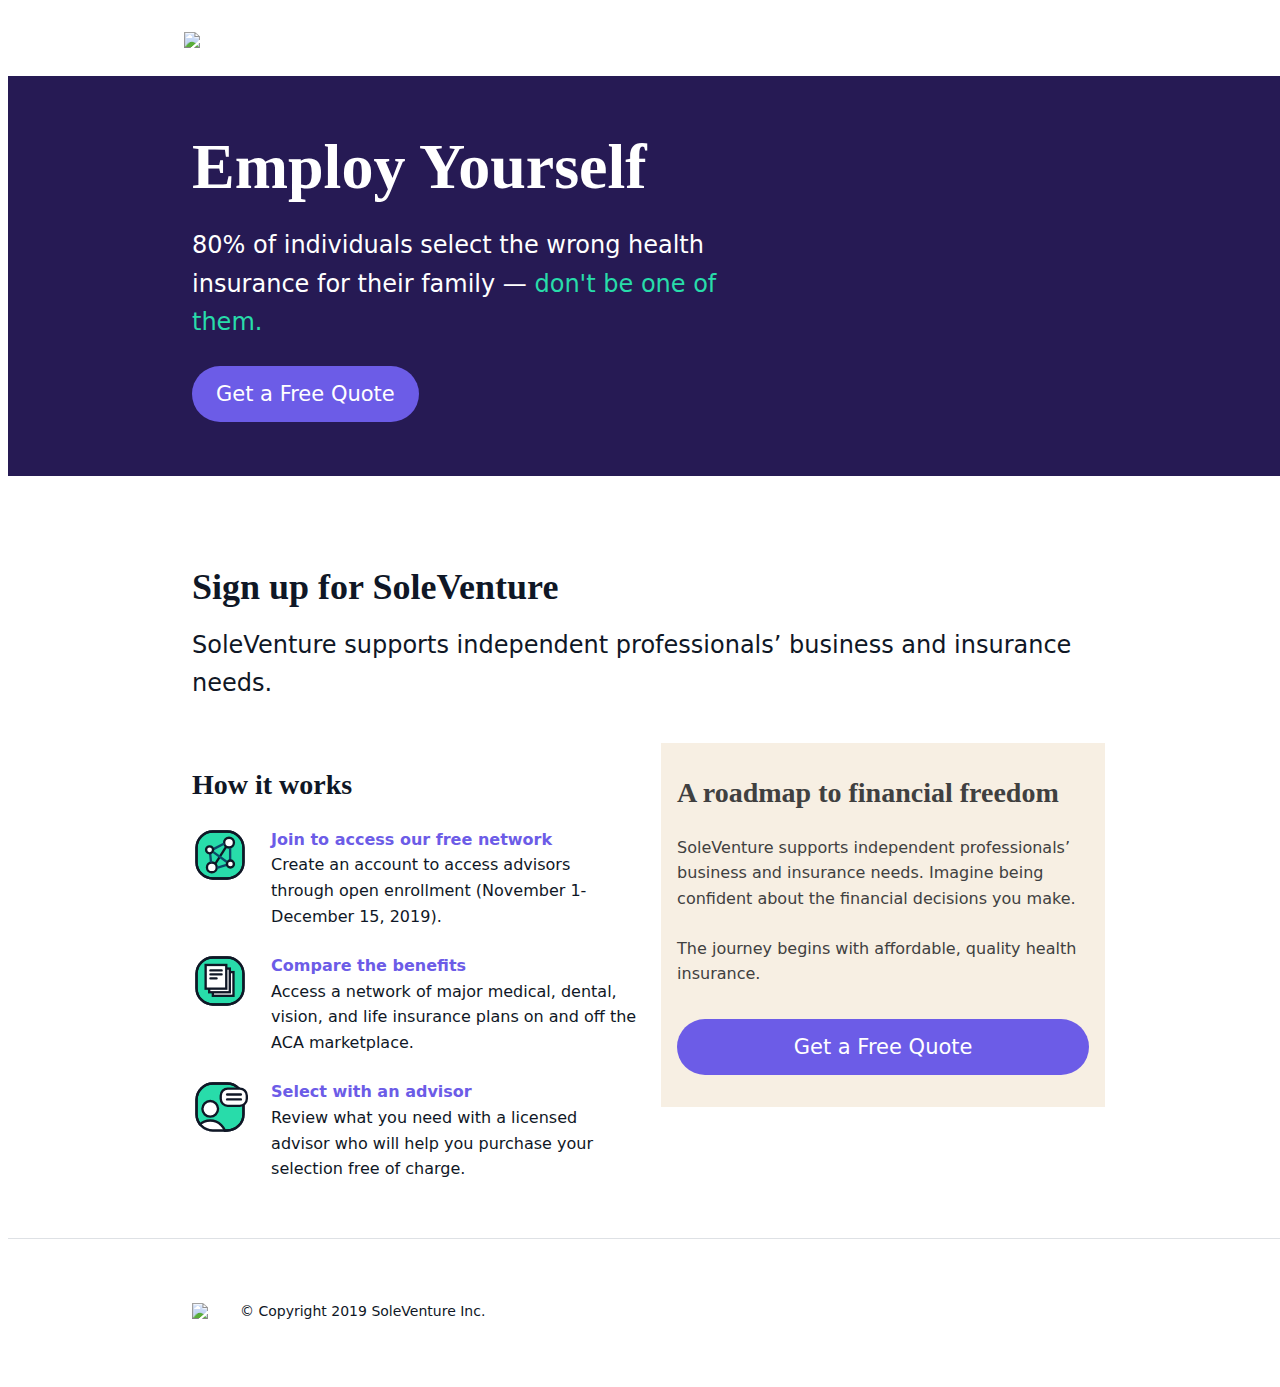
==== insurancemadeeasy-youngadult/index.html @ 45735330 "added campaign folders" ====
<!DOCTYPE html>
<html lang="en" >
<head>
  <meta charset="UTF-8">
  <title>SoleVenture - Open Enrollment 2020</title>
  <meta name="viewport" content="width=device-width, initial-scale=1"><link rel="stylesheet" href="https://cdnjs.cloudflare.com/ajax/libs/normalize/5.0.0/normalize.min.css">
  <link rel='stylesheet' href='https://use.typekit.net/hrc4hjr.css'><link rel="stylesheet" href="./style.css">

</head>
<body>
<!-- partial:index.partial.html -->
<div class="l-header">
  <div class="l-header__body">
    <div class="l-header__item"><a href="#"><img class="c-logo" src="https://s3-us-west-2.amazonaws.com/s.cdpn.io/813538/sv_logo.svg"/></a></div>
  </div>
</div>
<div class="u-pb--32">
  <div class="u-bg--primary-dark u-mb--64">
    <div class="l-container">
      <div class="grid">
        <div class="grid__col grid__col--2-of-3">
          <div class="u-pt--32 u-pb--32">
            <h1 class="u-text--light">Employ Yourself</h1>
            <p class="lead u-text--light">80% of individuals select the wrong health insurance for their family &mdash;&nbsp;<span class="u-text--teal">don't be one of them.</span></p><a class="c-button c-button--primary c-button--lg" href="#">Get a Free Quote</a>
          </div>
        </div>
        <div class="grid__col grid__col--1-of-3">
          <div class="c-hero" style="background-image: url('https://s3-us-west-2.amazonaws.com/s.cdpn.io/813538/file.jpg');"></div>
        </div>
      </div>
    </div>
  </div>
  <div class="l-container">
    <div class="grid">
      <div class="grid__col grid__col--12-of-12 u-mb--16">
        <h4 class="u-mb--16">Sign up for SoleVenture</h4>
        <p class="lead">SoleVenture supports independent professionals’ business and insurance needs.</p>
      </div>
      <div class="grid__col grid__col--1-of-2">
        <h5>How it works</h5>
        <div class="grid">
          <div class="grid__col grid__col--1-of-6">
            <svg class="c-icon" xmlns="http://www.w3.org/2000/svg" viewBox="0 0 48 48" fill="none">
              <rect x="3.875" y="3.875" width="40.25" height="40.25" rx="14" fill="#28DCAA" stroke="#0F1726" stroke-width="2"></rect>
              <rect x="3.875" y="3.875" width="40.25" height="40.25" rx="14" stroke="#0F1726" stroke-width="2"></rect>
              <circle cx="31.75" cy="13.375" r="4.1875" fill="white" stroke="#0F1726" stroke-width="2"></circle>
              <circle cx="17" cy="34.625" r="4.1875" fill="white" stroke="#0F1726" stroke-width="2"></circle>
              <path d="M20.0625 31.3125L29.0625 17.1875" stroke="#0F1726" stroke-width="2"></path>
              <path d="M15.5625 22.5625L16.3125 30.4375M21.3125 34.9375L29.6875 32.5625M32.6875 17.9375V28.8125M27.6875 14.1875L18.3125 18.9375M18.3125 21.5625L29.6875 29.8125" stroke="#0C4768" stroke-width="2"></path>
              <circle cx="15.0625" cy="19.5625" r="3" fill="white" stroke="#0F1726" stroke-width="2"></circle>
              <circle cx="32.9375" cy="31.6875" r="3" fill="white" stroke="#0F1726" stroke-width="2"></circle>
            </svg>
          </div>
          <div class="grid__col grid__col--5-of-6">
            <p><strong class="u-text--primary">Join to access our free network</strong><br/>Create an account to access advisors through open enrollment (November 1-December 15, 2019).</p>
          </div>
          <div class="grid__col grid__col--1-of-6">
            <svg class="c-icon" xmlns="http://www.w3.org/2000/svg" width="48" height="48" viewBox="0 0 48 48" fill="none">
              <rect x="3.875" y="3.875" width="40.25" height="40.25" rx="14" fill="#28DCAA" stroke="#0F1726" stroke-width="2"></rect>
              <rect x="3.875" y="3.875" width="40.25" height="40.25" rx="14" stroke="#0F1726" stroke-width="2"></rect>
              <rect x="17.8732" y="16.3724" width="17.6831" height="20.3151" fill="white" stroke="#0F1726" stroke-width="2"></rect>
              <rect x="14.7262" y="13.3398" width="17.6831" height="20.3151" fill="white" stroke="#0F1726" stroke-width="2"></rect>
              <rect x="11.6937" y="10.25" width="17.6831" height="20.3151" fill="white" stroke="#0F1726" stroke-width="2"></rect>
              <line x1="15.8143" y1="14.9375" x2="25.375" y2="14.9375" stroke="#0F1726" stroke-width="2" stroke-linecap="round"></line>
              <line x1="15.8143" y1="18.375" x2="25.375" y2="18.375" stroke="#0F1726" stroke-width="2" stroke-linecap="round"></line>
              <line x1="15.8143" y1="21.75" x2="21.0625" y2="21.75" stroke="#0F1726" stroke-width="2" stroke-linecap="round"></line>
            </svg>
          </div>
          <div class="grid__col grid__col--5-of-6">
            <p><strong class="u-text--primary">Compare the benefits</strong><br/>Access a network of major medical, dental, vision, and life insurance plans on and off the ACA marketplace.</p>
          </div>
          <div class="grid__col grid__col--1-of-6">
            <svg class="c-icon" xmlns="http://www.w3.org/2000/svg" width="48" height="48" viewBox="0 0 48 48" fill="none">
              <rect x="3.875" y="3.875" width="40.25" height="40.25" rx="14" fill="#28DCAA" stroke="#0F1726" stroke-width="2"></rect>
              <mask id="mask0" mask-type="alpha" maskUnits="userSpaceOnUse" x="2" y="2" width="44" height="44">
                <rect x="3.875" y="3.875" width="40.25" height="40.25" rx="14" fill="#28DCAA" stroke="#0F1726" stroke-width="2"></rect>
              </mask>
              <g mask="url(#mask0)">
                <circle cx="15.625" cy="25.5949" r="6.71994" fill="white" stroke="#0F1726" stroke-width="2"></circle>
                <circle cx="15.625" cy="48.9258" r="13.3242" fill="white" stroke="#0F1726" stroke-width="2"></circle>
              </g>
              <rect x="3.875" y="3.875" width="40.25" height="40.25" rx="14" stroke="#0F1726" stroke-width="2"></rect>
              <rect x="22.5" y="8.625" width="24.375" height="16.75" rx="7" fill="0F1726" fill-opacity="0.12"></rect>
              <rect x="24.625" y="8.25" width="22.375" height="14.75" rx="6" fill="white" stroke="#0F1726" stroke-width="2"></rect>
              <line x1="30.125" y1="13.25" x2="41.875" y2="13.25" stroke="#0F1726" stroke-width="2" stroke-linecap="round"></line>
              <line x1="30.125" y1="17.5" x2="41.875" y2="17.5" stroke="#0F1726" stroke-width="2" stroke-linecap="round"></line>
            </svg>
          </div>
          <div class="grid__col grid__col--5-of-6">
            <p><strong class="u-text--primary">Select with an advisor</strong><br/>Review what you need with a licensed advisor who will help you purchase your selection free of charge.</p>
          </div>
        </div>
      </div>
      <div class="grid__col grid__col--1-of-2">
        <div class="u-bg--beige u-pt--32 u-pb--32 u-pl--16 u-pr--16 u-text--beige-dark">
          <h5 class="u-mt--0">A roadmap to financial freedom</h5>
          <p>SoleVenture supports independent professionals’ business and insurance needs. Imagine being confident about the financial decisions you make.</p>
          <p>The journey begins with affordable, quality health insurance.</p><a class="c-button c-button--lg c-button--block c-button--primary u-mt--32" href="#">Get a Free Quote</a>
        </div>
      </div>
    </div>
  </div>
</div>
<div class="l-footer u-pt--32 u-pb--32">
  <div class="l-container">
    <div class="grid">
      <div class="grid__col grid__col--1-of-2 u-mb--32 u-mt--32">
        <div class="u-display--inline-flex u-align-items--center"><img width="32" src="https://s3-us-west-2.amazonaws.com/s.cdpn.io/813538/sv_icon.svg"/><small class="u-pl--16">&copy; Copyright 2019 SoleVenture Inc.</small></div>
      </div>
      <div class="grid__col grid__col--1-of-2">
        <div class="u-display--flex u-justify--flex-end u-mt--32"><a class="u-mr--16" href="https://www.facebook.com/soleventureevolution/" target="_blank"><i data-feather="facebook"></i></a><a class="u-mr--16" href="https://www.linkedin.com/company/soleventure-inc" target="_blank"><i data-feather="linkedin"></i></a><a href="http://www.twitter.com/soleventureinc" target="_blank"><i data-feather="twitter"></i></a></div>
      </div>
    </div>
  </div>
</div>
<!-- partial -->
  <script src='https://cdnjs.cloudflare.com/ajax/libs/feather-icons/4.24.1/feather.min.js'></script><script  src="./script.js"></script>

</body>
</html>
---- insurancemadeeasy-youngadult/style.css ----
@charset "UTF-8";
html {
  box-sizing: border-box;
  font-size: 62.5%;
}

*, *:before, *:after {
  box-sizing: inherit;
}

html, body {
  width: 100%;
  height: 100%;
}

body {
  font-size: 1.6rem;
  color: #0F1726;
  font-family: system-ui;
  font-family: proxima-nova, system-ui, sans-serif;
}

button, input, select, textarea {
  color: inherit;
  font-family: inherit;
}
button:focus, button:after, input:focus, input:after, select:focus, select:after, textarea:focus, textarea:after {
  outline: 0;
}

button {
  cursor: pointer;
}

details summary {
  padding: 0.8rem 0;
  outline: none;
  cursor: pointer;
}
details summary:focus, details summary:active {
  outline: none;
}

a {
  color: inherit;
  text-decoration: none;
  transition: all 120ms ease-out;
}
a:hover, a:focus {
  opacity: 0.8;
}

h1, h2, h3, h4, h5, h6 {
  margin-bottom: 2.4rem;
  margin-top: 2.4rem;
  word-wrap: break-word;
  font-family: big-caslon-fb, serif;
}

h1, h2, h3 {
  font-weight: 800;
}

h4, h5, h6 {
  font-weight: 700;
}

.lead {
  font-size: 2.1rem;
}
@media screen and (min-width: 1100px) {
  .lead {
    font-size: 2.4rem;
  }
}

h1 {
  font-size: 6.4rem;
  line-height: 110%;
  font-weight: 900;
}

h2 {
  font-size: 5.6rem;
  line-height: 128%;
  font-weight: 900;
}

h3 {
  font-size: 4.4rem;
  line-height: 128%;
  font-weight: 900;
}

h4 {
  font-size: 3.6rem;
  line-height: 128%;
  font-weight: 600;
}

h5 {
  font-size: 2.8rem;
  line-height: 128%;
  font-weight: 600;
}

h6 {
  font-size: 1.6rem;
  line-height: 135%;
  font-weight: 600;
}

p {
  font-size: 1.6rem;
  line-height: 160%;
  font-weight: 400;
  margin-top: 0;
  margin-bottom: 2.4rem;
}

small {
  font-size: 1.4rem;
  font-weight: 400;
}

@media screen and (max-width: 1100px) {
  h1 {
    font-size: 4rem;
  }
}

@media screen and (max-width: 1100px) {
  h2 {
    font-size: 3.6rem;
  }
}

@media screen and (max-width: 1100px) {
  h3 {
    font-size: 3rem;
  }
}

@media screen and (max-width: 1100px) {
  h4 {
    font-size: 2.4rem;
  }
}

@media screen and (max-width: 1100px) {
  h5 {
    font-size: 1.8rem;
  }
}

@media screen and (max-width: 1100px) {
  h6 {
    font-size: 1.5rem;
  }
}

.l-container {
  width: 100%;
  max-width: 960px;
  margin: 0 auto;
  position: relative;
  padding-left: 2.4rem;
  padding-right: 2.4rem;
}

.l-header {
  width: 100%;
}
.l-header__body {
  max-width: 960px;
  margin: auto;
  padding: 2.4rem 1.6rem;
  display: flex;
  align-items: center;
  justify-content: space-between;
}

.l-footer {
  border-top: 1px solid #dee1e5;
}

/*-----------------------------------*\
  $TOAST-GRID
  An insane grid.
  You'd be mad to use it.
  Usage
  =====
  Assuming default values:
  <div class="grid">
    <div class="grid__col grid__col--1-of-2">
      A half-width column.
    </div>
    <div class="grid__col grid__col--1-of-4 grid__col--pull-1-of-4">
      A quarter, pulled left by its own width. You get this, right?
    </div>
  </div>
  Customisation
  =============
  $toast-grid-namespace and $toast-grid-column-namespace
  adjusts the class names for the grid. With
  default values, grid wrappers have a class
  of '.grid' and columns '.grid__col'.
  $toast-col-groups(n) adjusts column divisions.
  For example, $toast-col-groups(12) will produce
  a 12-column grid. $col-groups(3,6,8)
  will produce a 3-, 6-, and 8-column grid.
  $toast-gutter-width is—you guessed it—the gutter
  width. Accepts any unit.
  That's it. Have fun.
\*-----------------------------------*/
.grid {
  list-style: none;
  margin-left: -2.4rem;
}

.grid__col--2-of-2, .grid__col--3-of-3, .grid__col--4-of-4, .grid__col--5-of-5, .grid__col--6-of-6, .grid__col--8-of-8, .grid__col--12-of-12 {
  width: 100%;
}

.grid__col--1-of-2, .grid__col--2-of-4, .grid__col--3-of-6, .grid__col--4-of-8, .grid__col--6-of-12 {
  width: 50%;
}

.grid__col--1-of-3, .grid__col--2-of-6, .grid__col--4-of-12 {
  width: 33.3333333333%;
}

.grid__col--2-of-3, .grid__col--4-of-6, .grid__col--8-of-12 {
  width: 66.6666666667%;
}

.grid__col--1-of-4, .grid__col--2-of-8, .grid__col--3-of-12 {
  width: 25%;
}

.grid__col--3-of-4, .grid__col--6-of-8, .grid__col--9-of-12 {
  width: 75%;
}

.grid__col--push-2-of-2, .grid__col--push-3-of-3, .grid__col--push-4-of-4, .grid__col--push-5-of-5, .grid__col--push-6-of-6, .grid__col--push-8-of-8, .grid__col--push-12-of-12 {
  margin-left: 100%;
}

.grid__col--push-1-of-2, .grid__col--push-2-of-4, .grid__col--push-3-of-6, .grid__col--push-4-of-8, .grid__col--push-6-of-12 {
  margin-left: 50%;
}

.grid__col--push-1-of-3, .grid__col--push-2-of-6, .grid__col--push-4-of-12 {
  margin-left: 33.3333333333%;
}

.grid__col--push-2-of-3, .grid__col--push-4-of-6, .grid__col--push-8-of-12 {
  margin-left: 66.6666666667%;
}

.grid__col--push-1-of-4, .grid__col--push-2-of-8, .grid__col--push-3-of-12 {
  margin-left: 25%;
}

.grid__col--push-3-of-4, .grid__col--push-6-of-8, .grid__col--push-9-of-12 {
  margin-left: 75%;
}

.grid__col--pull-2-of-2, .grid__col--pull-3-of-3, .grid__col--pull-4-of-4, .grid__col--pull-5-of-5, .grid__col--pull-6-of-6, .grid__col--pull-8-of-8, .grid__col--pull-12-of-12 {
  margin-left: -100%;
}

.grid__col--pull-1-of-2, .grid__col--pull-2-of-4, .grid__col--pull-3-of-6, .grid__col--pull-4-of-8, .grid__col--pull-6-of-12 {
  margin-left: -50%;
}

.grid__col--pull-1-of-3, .grid__col--pull-2-of-6, .grid__col--pull-4-of-12 {
  margin-left: -33.3333333333%;
}

.grid__col--pull-2-of-3, .grid__col--pull-4-of-6, .grid__col--pull-8-of-12 {
  margin-left: -66.6666666667%;
}

.grid__col--pull-1-of-4, .grid__col--pull-2-of-8, .grid__col--pull-3-of-12 {
  margin-left: -25%;
}

.grid__col--pull-3-of-4, .grid__col--pull-6-of-8, .grid__col--pull-9-of-12 {
  margin-left: -75%;
}

.grid {
  margin-left: -2.4rem;
}

.grid__col--1-of-5 {
  width: 20%;
}

.grid__col--push-1-of-5 {
  margin-left: 20%;
}

.grid__col--pull-1-of-5 {
  margin-left: -20%;
}

.grid__col--2-of-5 {
  width: 40%;
}

.grid__col--push-2-of-5 {
  margin-left: 40%;
}

.grid__col--pull-2-of-5 {
  margin-left: -40%;
}

.grid__col--3-of-5 {
  width: 60%;
}

.grid__col--push-3-of-5 {
  margin-left: 60%;
}

.grid__col--pull-3-of-5 {
  margin-left: -60%;
}

.grid__col--4-of-5 {
  width: 80%;
}

.grid__col--push-4-of-5 {
  margin-left: 80%;
}

.grid__col--pull-4-of-5 {
  margin-left: -80%;
}

.grid__col--1-of-6 {
  width: 16.6666666667%;
}

.grid__col--push-1-of-6 {
  margin-left: 16.6666666667%;
}

.grid__col--pull-1-of-6 {
  margin-left: -16.6666666667%;
}

.grid__col--5-of-6 {
  width: 83.3333333333%;
}

.grid__col--push-5-of-6 {
  margin-left: 83.3333333333%;
}

.grid__col--pull-5-of-6 {
  margin-left: -83.3333333333%;
}

.grid__col--1-of-8 {
  width: 12.5%;
}

.grid__col--push-1-of-8 {
  margin-left: 12.5%;
}

.grid__col--pull-1-of-8 {
  margin-left: -12.5%;
}

.grid__col--3-of-8 {
  width: 37.5%;
}

.grid__col--push-3-of-8 {
  margin-left: 37.5%;
}

.grid__col--pull-3-of-8 {
  margin-left: -37.5%;
}

.grid__col--5-of-8 {
  width: 62.5%;
}

.grid__col--push-5-of-8 {
  margin-left: 62.5%;
}

.grid__col--pull-5-of-8 {
  margin-left: -62.5%;
}

.grid__col--7-of-8 {
  width: 87.5%;
}

.grid__col--push-7-of-8 {
  margin-left: 87.5%;
}

.grid__col--pull-7-of-8 {
  margin-left: -87.5%;
}

.grid__col--1-of-12 {
  width: 8.3333333333%;
}

.grid__col--push-1-of-12 {
  margin-left: 8.3333333333%;
}

.grid__col--pull-1-of-12 {
  margin-left: -8.3333333333%;
}

.grid__col--2-of-12 {
  width: 16.6666666667%;
}

.grid__col--push-2-of-12 {
  margin-left: 16.6666666667%;
}

.grid__col--pull-2-of-12 {
  margin-left: -16.6666666667%;
}

.grid__col--5-of-12 {
  width: 41.6666666667%;
}

.grid__col--push-5-of-12 {
  margin-left: 41.6666666667%;
}

.grid__col--pull-5-of-12 {
  margin-left: -41.6666666667%;
}

.grid__col--7-of-12 {
  width: 58.3333333333%;
}

.grid__col--push-7-of-12 {
  margin-left: 58.3333333333%;
}

.grid__col--pull-7-of-12 {
  margin-left: -58.3333333333%;
}

.grid__col--10-of-12 {
  width: 83.3333333333%;
}

.grid__col--push-10-of-12 {
  margin-left: 83.3333333333%;
}

.grid__col--pull-10-of-12 {
  margin-left: -83.3333333333%;
}

.grid__col--11-of-12 {
  width: 91.6666666667%;
}

.grid__col--push-11-of-12 {
  margin-left: 91.6666666667%;
}

.grid__col--pull-11-of-12 {
  margin-left: -91.6666666667%;
}

.grid__col {
  box-sizing: border-box;
  display: inline-block;
  margin-right: -.25em;
  min-height: 1px;
  padding-left: 2.4rem;
  vertical-align: top;
}
@media (max-width: 700px) {
  .grid__col {
    display: block;
    margin-left: 0;
    margin-right: 0;
    width: auto;
  }
}
@media (max-width: 700px) and (min-width: 480px) {
  .grid__col[class*="grid__col--m-"] {
    display: inline-block;
    margin-right: -.24em;
  }
  .grid__col.grid__col--m-1-of-2, .grid__col.grid__col--m-2-of-4 {
    width: 50%;
  }
  .grid__col.grid__col--m-1-of-3 {
    width: 33.3333333333%;
  }
  .grid__col.grid__col--m-2-of-3 {
    width: 66.6666666667%;
  }
  .grid__col.grid__col--m-1-of-4 {
    width: 25%;
  }
  .grid__col.grid__col--m-3-of-4 {
    width: 75%;
  }
}
@media (max-width: 480px) {
  .grid__col[class*="grid__col--s-"] {
    display: inline-block;
    margin-right: -.24em;
  }
  .grid__col.grid__col--s-1-of-2, .grid__col.grid__col--s-2-of-4 {
    width: 50%;
  }
  .grid__col.grid__col--s-1-of-3 {
    width: 33.3333333333%;
  }
  .grid__col.grid__col--s-2-of-3 {
    width: 66.6666666667%;
  }
  .grid__col.grid__col--s-1-of-4 {
    width: 25%;
  }
  .grid__col.grid__col--s-3-of-4 {
    width: 75%;
  }
}

.grid__col--centered {
  display: block;
  margin-left: auto;
  margin-right: auto;
}

.grid__col--d-first {
  float: left;
}

.grid__col--d-last {
  float: right;
}

.grid--no-gutter {
  margin-left: 0;
  width: 100%;
}
.grid--no-gutter .grid__col {
  padding-left: 0;
}
.grid--no-gutter .grid__col--span-all {
  margin-left: 0;
  width: 100%;
}

.grid__col--ab {
  vertical-align: bottom;
}

.grid__col--am {
  vertical-align: middle;
}

.c-hero {
  height: 100%;
  background-repeat: no-repeat;
  background-size: cover;
  min-height: 400px;
}

.c-mobile-toggle {
  width: 4.8rem;
  height: 4.8rem;
  border-radius: 50%;
  display: inline-flex;
  align-items: center;
  justify-content: center;
  border: 0;
  background: #0F1726;
  color: #FFFFFF;
}
@media screen and (min-width: 700px) {
  .c-mobile-toggle {
    display: none;
  }
}

.c-mobile__overlay {
  position: fixed;
  z-index: 100;
  background: #261a54;
  color: #FFFFFF;
  top: 9.6rem;
  bottom: 0;
  left: 0;
  right: 0;
  display: none;
}
.c-mobile__overlay--open {
  display: block;
}
.c-mobile__nav {
  margin: 0;
  padding: 0;
  list-style-type: none;
  display: flex;
  flex-direction: column;
  align-items: center;
  justify-content: center;
}
.c-mobile__nav-link {
  padding: 1.6rem;
  display: block;
  font-family: big-caslon-fb, serif;
  font-weight: 700;
  font-size: 2.8rem;
  color: inherit;
  text-decoration: none;
}
.c-mobile__nav-item {
  margin-bottom: 0.8rem;
  display: block;
  width: 100%;
  text-align: center;
}

.c-logo {
  display: inline-block;
  width: 20rem;
  transition: all 200ms ease-out 0s;
}
.c-logo:hover, .c-logo:focus {
  -webkit-transform: scale(1.03);
          transform: scale(1.03);
  opacity: 0.8;
}

.c-icon {
  display: block;
  width: 56px;
  height: 56px;
  margin-bottom: 1.6rem;
}

.c-control {
  display: block;
  width: 100%;
  margin-bottom: 2.4rem;
  position: relative;
}
.c-control__label {
  display: inline-block;
  margin-bottom: 0.8rem;
}
.c-control__input {
  display: block;
  width: 100%;
  padding: 1.6rem;
  border-radius: 0.4rem;
  background: #eceef0;
  border: 0;
  -webkit-appearance: none;
     -moz-appearance: none;
          appearance: none;
  border: 1px solid transparent;
  transition: all 180ms ease-out 0s;
}
.c-control__input:focus, .c-control__input:active {
  border-color: #6c5ce7;
}

.c-checkbox {
  display: inline-flex;
  align-items: center;
  -webkit-user-select: none;
     -moz-user-select: none;
      -ms-user-select: none;
          user-select: none;
  margin-bottom: 1.6rem;
}
.c-checkbox__input {
  margin-right: 0.8rem;
}

.c-nav {
  display: flex;
  justify-content: flex-end;
  list-style-type: none;
  margin: 0;
  padding: 0;
  align-items: center;
}
@media screen and (max-width: 699px) {
  .c-nav {
    display: none;
  }
}
.c-nav__item:not(:last-of-type) {
  margin-right: 0.8rem;
}
.c-nav__link {
  padding: 0.8rem;
  text-decoration: none;
  color: inherit;
  transition: all 120ms ease-out 0s;
}
.c-nav__link:hover, .c-nav__link:focus {
  box-shadow: 0px 0.2rem 0px 0px #6c5ce7;
}

.c-button {
  display: inline-block;
  cursor: pointer;
  padding: 0.8rem 1.6rem;
  border: 0;
  border-radius: 999px;
  color: #FFFFFF;
  position: relative;
  text-align: center;
  text-decoration: none;
}
.c-button--sm {
  padding: 0.5333333333rem 1.2rem;
  font-size: 1.4rem;
}
.c-button--lg {
  padding: 1.6rem 2.4rem;
  font-size: 2.1rem;
}
.c-button--icon {
  padding: 0.8rem;
  width: 3.2rem;
  height: 3.2rem;
}
.c-button--block {
  display: block;
  width: 100%;
}
.c-button:focus, .c-button:active {
  box-shadow: 0px 0px 0px 0.4rem rgba(108, 92, 231, 0.2);
  outline: none;
}

.c-button--primary {
  background: #6c5ce7;
}
.c-button--primary.c-button--ghost {
  color: #6c5ce7;
  background: transparent;
}
.c-button--primary.c-button--ghost:after {
  content: '';
  border-radius: 999px;
  position: absolute;
  top: 0;
  left: 0;
  right: 0;
  bottom: 0;
  background: #6c5ce7;
  opacity: 0.12;
}

.c-button--primary-dark {
  background: #261a54;
}
.c-button--primary-dark.c-button--ghost {
  color: #261a54;
  background: transparent;
}
.c-button--primary-dark.c-button--ghost:after {
  content: '';
  border-radius: 999px;
  position: absolute;
  top: 0;
  left: 0;
  right: 0;
  bottom: 0;
  background: #261a54;
  opacity: 0.12;
}

.c-button--beige {
  background: #F7EFE3;
}
.c-button--beige.c-button--ghost {
  color: #F7EFE3;
  background: transparent;
}
.c-button--beige.c-button--ghost:after {
  content: '';
  border-radius: 999px;
  position: absolute;
  top: 0;
  left: 0;
  right: 0;
  bottom: 0;
  background: #F7EFE3;
  opacity: 0.12;
}

.c-button--beige-dark {
  background: #404040;
}
.c-button--beige-dark.c-button--ghost {
  color: #404040;
  background: transparent;
}
.c-button--beige-dark.c-button--ghost:after {
  content: '';
  border-radius: 999px;
  position: absolute;
  top: 0;
  left: 0;
  right: 0;
  bottom: 0;
  background: #404040;
  opacity: 0.12;
}

.c-button--red {
  background: #EC555B;
}
.c-button--red.c-button--ghost {
  color: #EC555B;
  background: transparent;
}
.c-button--red.c-button--ghost:after {
  content: '';
  border-radius: 999px;
  position: absolute;
  top: 0;
  left: 0;
  right: 0;
  bottom: 0;
  background: #EC555B;
  opacity: 0.12;
}

.c-button--orange {
  background: #E5624F;
}
.c-button--orange.c-button--ghost {
  color: #E5624F;
  background: transparent;
}
.c-button--orange.c-button--ghost:after {
  content: '';
  border-radius: 999px;
  position: absolute;
  top: 0;
  left: 0;
  right: 0;
  bottom: 0;
  background: #E5624F;
  opacity: 0.12;
}

.c-button--pink {
  background: #EBC5B9;
}
.c-button--pink.c-button--ghost {
  color: #EBC5B9;
  background: transparent;
}
.c-button--pink.c-button--ghost:after {
  content: '';
  border-radius: 999px;
  position: absolute;
  top: 0;
  left: 0;
  right: 0;
  bottom: 0;
  background: #EBC5B9;
  opacity: 0.12;
}

.c-button--green {
  background: #6F9C6B;
}
.c-button--green.c-button--ghost {
  color: #6F9C6B;
  background: transparent;
}
.c-button--green.c-button--ghost:after {
  content: '';
  border-radius: 999px;
  position: absolute;
  top: 0;
  left: 0;
  right: 0;
  bottom: 0;
  background: #6F9C6B;
  opacity: 0.12;
}

.c-button--teal {
  background: #28DCAA;
}
.c-button--teal.c-button--ghost {
  color: #28DCAA;
  background: transparent;
}
.c-button--teal.c-button--ghost:after {
  content: '';
  border-radius: 999px;
  position: absolute;
  top: 0;
  left: 0;
  right: 0;
  bottom: 0;
  background: #28DCAA;
  opacity: 0.12;
}

.c-button--dark {
  background: #0F1726;
}
.c-button--dark.c-button--ghost {
  color: #0F1726;
  background: transparent;
}
.c-button--dark.c-button--ghost:after {
  content: '';
  border-radius: 999px;
  position: absolute;
  top: 0;
  left: 0;
  right: 0;
  bottom: 0;
  background: #0F1726;
  opacity: 0.12;
}

.c-button--light {
  background: #FFFFFF;
  color: #6c5ce7;
  text-shadow: none;
}
.c-button--light.c-button--ghost {
  color: #FFFFFF;
  background: transparent;
}
.c-button--light.c-button--ghost:after {
  content: '';
  border-radius: 999px;
  position: absolute;
  top: 0;
  left: 0;
  right: 0;
  bottom: 0;
  background: #FFFFFF;
  opacity: 0.12;
}

.c-button--secondary {
  background: #5C6B7E;
}
.c-button--secondary.c-button--ghost {
  color: #5C6B7E;
  background: transparent;
}
.c-button--secondary.c-button--ghost:after {
  content: '';
  border-radius: 999px;
  position: absolute;
  top: 0;
  left: 0;
  right: 0;
  bottom: 0;
  background: #5C6B7E;
  opacity: 0.12;
}

.c-button--subtle {
  background: #eceef0;
}
.c-button--subtle.c-button--ghost {
  color: #eceef0;
  background: transparent;
}
.c-button--subtle.c-button--ghost:after {
  content: '';
  border-radius: 999px;
  position: absolute;
  top: 0;
  left: 0;
  right: 0;
  bottom: 0;
  background: #eceef0;
  opacity: 0.12;
}

.u-bg--primary {
  background: #6c5ce7;
}

.u-text--primary {
  color: #6c5ce7;
}

.u-bg--primary-dark {
  background: #261a54;
}

.u-text--primary-dark {
  color: #261a54;
}

.u-bg--beige {
  background: #F7EFE3;
}

.u-text--beige {
  color: #F7EFE3;
}

.u-bg--beige-dark {
  background: #404040;
}

.u-text--beige-dark {
  color: #404040;
}

.u-bg--red {
  background: #EC555B;
}

.u-text--red {
  color: #EC555B;
}

.u-bg--orange {
  background: #E5624F;
}

.u-text--orange {
  color: #E5624F;
}

.u-bg--pink {
  background: #EBC5B9;
}

.u-text--pink {
  color: #EBC5B9;
}

.u-bg--green {
  background: #6F9C6B;
}

.u-text--green {
  color: #6F9C6B;
}

.u-bg--teal {
  background: #28DCAA;
}

.u-text--teal {
  color: #28DCAA;
}

.u-bg--dark {
  background: #0F1726;
}

.u-text--dark {
  color: #0F1726;
}

.u-bg--light {
  background: #FFFFFF;
}

.u-text--light {
  color: #FFFFFF;
}

.u-bg--secondary {
  background: #5C6B7E;
}

.u-text--secondary {
  color: #5C6B7E;
}

.u-bg--subtle {
  background: #eceef0;
}

.u-text--subtle {
  color: #eceef0;
}

.u-mt--0 {
  margin-top: 0px !important;
}

.u-pt--0 {
  padding-top: 0px !important;
}

.u-mt--4 {
  margin-top: 4px !important;
}

.u-pt--4 {
  padding-top: 4px !important;
}

.u-mt--8 {
  margin-top: 8px !important;
}

.u-pt--8 {
  padding-top: 8px !important;
}

.u-mt--16 {
  margin-top: 16px !important;
}

.u-pt--16 {
  padding-top: 16px !important;
}

.u-mt--32 {
  margin-top: 32px !important;
}

.u-pt--32 {
  padding-top: 32px !important;
}

.u-mt--64 {
  margin-top: 64px !important;
}

.u-pt--64 {
  padding-top: 64px !important;
}

.u-mt--88 {
  margin-top: 88px !important;
}

.u-pt--88 {
  padding-top: 88px !important;
}

.u-mt--120 {
  margin-top: 120px !important;
}

.u-pt--120 {
  padding-top: 120px !important;
}

.u-mt--256 {
  margin-top: 256px !important;
}

.u-pt--256 {
  padding-top: 256px !important;
}

.u-mt--512 {
  margin-top: 512px !important;
}

.u-pt--512 {
  padding-top: 512px !important;
}

.u-mb--0 {
  margin-bottom: 0px !important;
}

.u-pb--0 {
  padding-bottom: 0px !important;
}

.u-mb--4 {
  margin-bottom: 4px !important;
}

.u-pb--4 {
  padding-bottom: 4px !important;
}

.u-mb--8 {
  margin-bottom: 8px !important;
}

.u-pb--8 {
  padding-bottom: 8px !important;
}

.u-mb--16 {
  margin-bottom: 16px !important;
}

.u-pb--16 {
  padding-bottom: 16px !important;
}

.u-mb--32 {
  margin-bottom: 32px !important;
}

.u-pb--32 {
  padding-bottom: 32px !important;
}

.u-mb--64 {
  margin-bottom: 64px !important;
}

.u-pb--64 {
  padding-bottom: 64px !important;
}

.u-mb--88 {
  margin-bottom: 88px !important;
}

.u-pb--88 {
  padding-bottom: 88px !important;
}

.u-mb--120 {
  margin-bottom: 120px !important;
}

.u-pb--120 {
  padding-bottom: 120px !important;
}

.u-mb--256 {
  margin-bottom: 256px !important;
}

.u-pb--256 {
  padding-bottom: 256px !important;
}

.u-mb--512 {
  margin-bottom: 512px !important;
}

.u-pb--512 {
  padding-bottom: 512px !important;
}

.u-ml--0 {
  margin-left: 0px !important;
}

.u-pl--0 {
  padding-left: 0px !important;
}

.u-ml--4 {
  margin-left: 4px !important;
}

.u-pl--4 {
  padding-left: 4px !important;
}

.u-ml--8 {
  margin-left: 8px !important;
}

.u-pl--8 {
  padding-left: 8px !important;
}

.u-ml--16 {
  margin-left: 16px !important;
}

.u-pl--16 {
  padding-left: 16px !important;
}

.u-ml--32 {
  margin-left: 32px !important;
}

.u-pl--32 {
  padding-left: 32px !important;
}

.u-ml--64 {
  margin-left: 64px !important;
}

.u-pl--64 {
  padding-left: 64px !important;
}

.u-ml--88 {
  margin-left: 88px !important;
}

.u-pl--88 {
  padding-left: 88px !important;
}

.u-ml--120 {
  margin-left: 120px !important;
}

.u-pl--120 {
  padding-left: 120px !important;
}

.u-ml--256 {
  margin-left: 256px !important;
}

.u-pl--256 {
  padding-left: 256px !important;
}

.u-ml--512 {
  margin-left: 512px !important;
}

.u-pl--512 {
  padding-left: 512px !important;
}

.u-mr--0 {
  margin-right: 0px !important;
}

.u-pr--0 {
  padding-right: 0px !important;
}

.u-mr--4 {
  margin-right: 4px !important;
}

.u-pr--4 {
  padding-right: 4px !important;
}

.u-mr--8 {
  margin-right: 8px !important;
}

.u-pr--8 {
  padding-right: 8px !important;
}

.u-mr--16 {
  margin-right: 16px !important;
}

.u-pr--16 {
  padding-right: 16px !important;
}

.u-mr--32 {
  margin-right: 32px !important;
}

.u-pr--32 {
  padding-right: 32px !important;
}

.u-mr--64 {
  margin-right: 64px !important;
}

.u-pr--64 {
  padding-right: 64px !important;
}

.u-mr--88 {
  margin-right: 88px !important;
}

.u-pr--88 {
  padding-right: 88px !important;
}

.u-mr--120 {
  margin-right: 120px !important;
}

.u-pr--120 {
  padding-right: 120px !important;
}

.u-mr--256 {
  margin-right: 256px !important;
}

.u-pr--256 {
  padding-right: 256px !important;
}

.u-mr--512 {
  margin-right: 512px !important;
}

.u-pr--512 {
  padding-right: 512px !important;
}

.u-display--flex {
  display: flex !important;
}

.u-display--inline-flex {
  display: inline-flex !important;
}

.u-display--block {
  display: block !important;
}

.u-display--inline-block {
  display: inline-block !important;
}

.u-align-items--center {
  align-items: center !important;
}

.u-justify--center {
  justify-content: center !important;
}

.u-align-items--flex-start {
  align-items: flex-start !important;
}

.u-justify--flex-start {
  justify-content: flex-start !important;
}

.u-align-items--flex-end {
  align-items: flex-end !important;
}

.u-justify--flex-end {
  justify-content: flex-end !important;
}

.u-align-items--space-between {
  align-items: space-between !important;
}

.u-justify--space-between {
  justify-content: space-between !important;
}

.u-full-width {
  width: 100%;
}

.u-text--right {
  text-align: right !important;
}

.u-text--left {
  text-align: left !important;
}

.u-text--center {
  text-align: center !important;
}

@media screen and (max-width: 700px) {
  #info {
    display: none;
  }
}
@media screen and (min-width: 699px) {
  #infoMobile {
    display: none;
  }
}
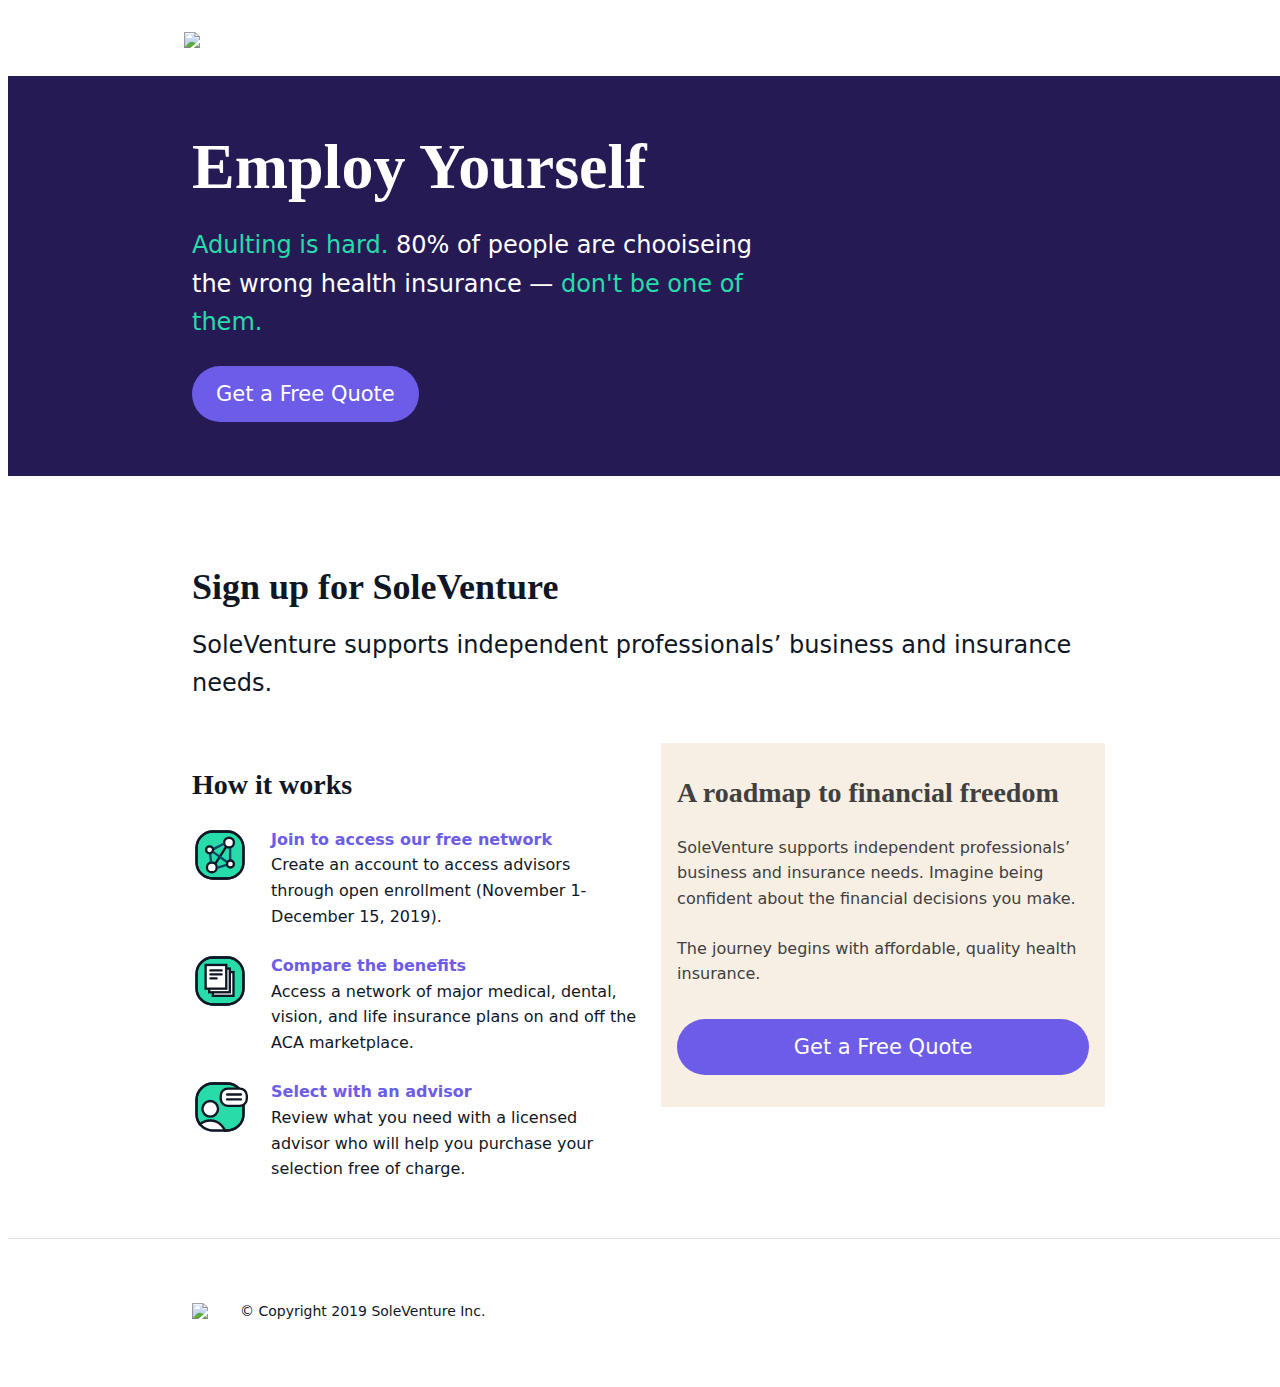
==== commit 429ef4c5: "new hero images" ====
--- a/insurancemadeeasy-youngadult/index.html
+++ b/insurancemadeeasy-youngadult/index.html
@@ -21,11 +21,12 @@
         <div class="grid__col grid__col--2-of-3">
           <div class="u-pt--32 u-pb--32">
             <h1 class="u-text--light">Employ Yourself</h1>
-            <p class="lead u-text--light">80% of individuals select the wrong health insurance for their family &mdash;&nbsp;<span class="u-text--teal">don't be one of them.</span></p><a class="c-button c-button--primary c-button--lg" href="#">Get a Free Quote</a>
+            <p class="lead u-text--light"><span class="u-text--teal">Adulting is hard.</span> 80% of people are chooiseing the wrong health insurance &mdash;&nbsp;<span class="u-text--teal">don't be one of them.</span></p>
+            <a class="c-button c-button--primary c-button--lg" href="#">Get a Free Quote</a>
           </div>
         </div>
         <div class="grid__col grid__col--1-of-3">
-          <div class="c-hero" style="background-image: url('https://s3-us-west-2.amazonaws.com/s.cdpn.io/813538/file.jpg');"></div>
+          <div class="c-hero" style="background-image: url('https://s3-us-west-2.amazonaws.com/s.cdpn.io/813538/sv-hero-4.png');"></div>
         </div>
       </div>
     </div>
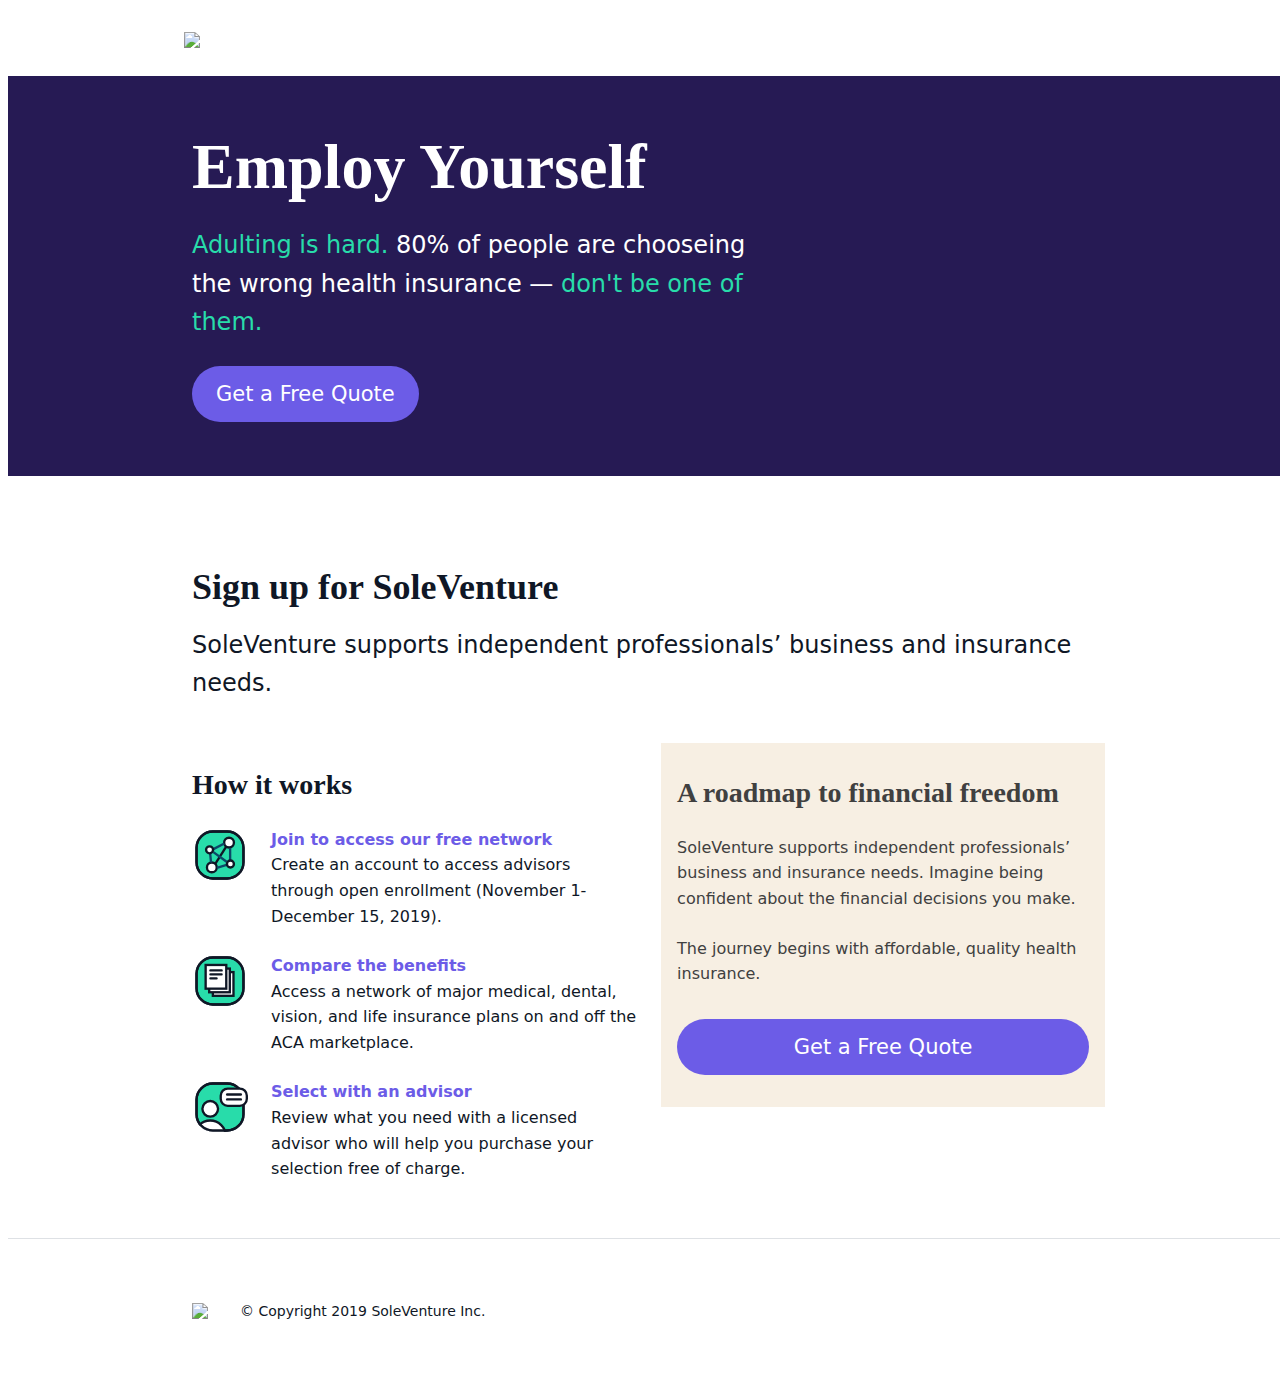
==== commit 0586f900: "fix spelling" ====
--- a/insurancemadeeasy-youngadult/index.html
+++ b/insurancemadeeasy-youngadult/index.html
@@ -21,8 +21,8 @@
         <div class="grid__col grid__col--2-of-3">
           <div class="u-pt--32 u-pb--32">
             <h1 class="u-text--light">Employ Yourself</h1>
-            <p class="lead u-text--light"><span class="u-text--teal">Adulting is hard.</span> 80% of people are chooiseing the wrong health insurance &mdash;&nbsp;<span class="u-text--teal">don't be one of them.</span></p>
-            <a class="c-button c-button--primary c-button--lg" href="#">Get a Free Quote</a>
+            <p class="lead u-text--light"><span class="u-text--teal">Adulting is hard.</span> 80% of people are chooseing the wrong health insurance &mdash;&nbsp;<span class="u-text--teal">don't be one of them.</span></p>
+            <a class="c-button c-button--primary c-button--lg" href="https://soleventure.biz/signup">Get a Free Quote</a>
           </div>
         </div>
         <div class="grid__col grid__col--1-of-3">
@@ -96,7 +96,7 @@
         <div class="u-bg--beige u-pt--32 u-pb--32 u-pl--16 u-pr--16 u-text--beige-dark">
           <h5 class="u-mt--0">A roadmap to financial freedom</h5>
           <p>SoleVenture supports independent professionals’ business and insurance needs. Imagine being confident about the financial decisions you make.</p>
-          <p>The journey begins with affordable, quality health insurance.</p><a class="c-button c-button--lg c-button--block c-button--primary u-mt--32" href="#">Get a Free Quote</a>
+          <p>The journey begins with affordable, quality health insurance.</p><a class="c-button c-button--lg c-button--block c-button--primary u-mt--32" href="https://soleventure.biz/signup">Get a Free Quote</a>
         </div>
       </div>
     </div>
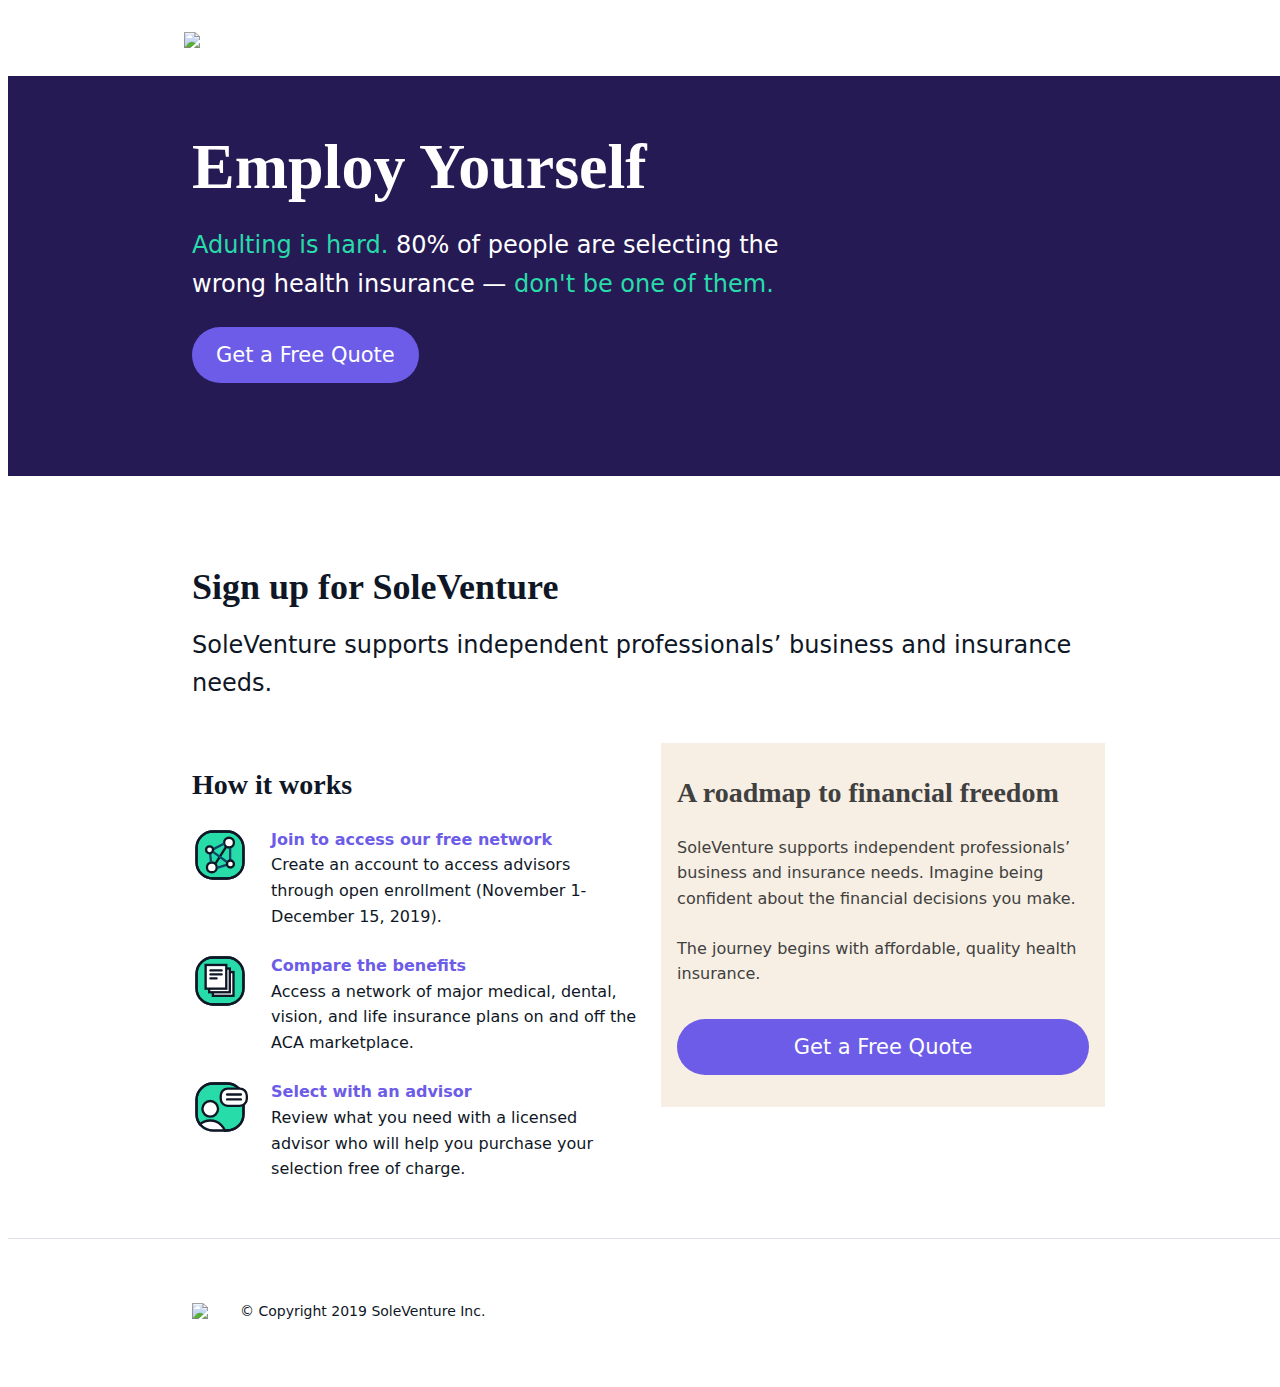
==== commit e2811ba3: "reword" ====
--- a/insurancemadeeasy-youngadult/index.html
+++ b/insurancemadeeasy-youngadult/index.html
@@ -21,7 +21,7 @@
         <div class="grid__col grid__col--2-of-3">
           <div class="u-pt--32 u-pb--32">
             <h1 class="u-text--light">Employ Yourself</h1>
-            <p class="lead u-text--light"><span class="u-text--teal">Adulting is hard.</span> 80% of people are chooseing the wrong health insurance &mdash;&nbsp;<span class="u-text--teal">don't be one of them.</span></p>
+            <p class="lead u-text--light"><span class="u-text--teal">Adulting is hard.</span> 80% of people are selecting the wrong health insurance &mdash;&nbsp;<span class="u-text--teal">don't be one of them.</span></p>
             <a class="c-button c-button--primary c-button--lg" href="https://soleventure.biz/signup">Get a Free Quote</a>
           </div>
         </div>
